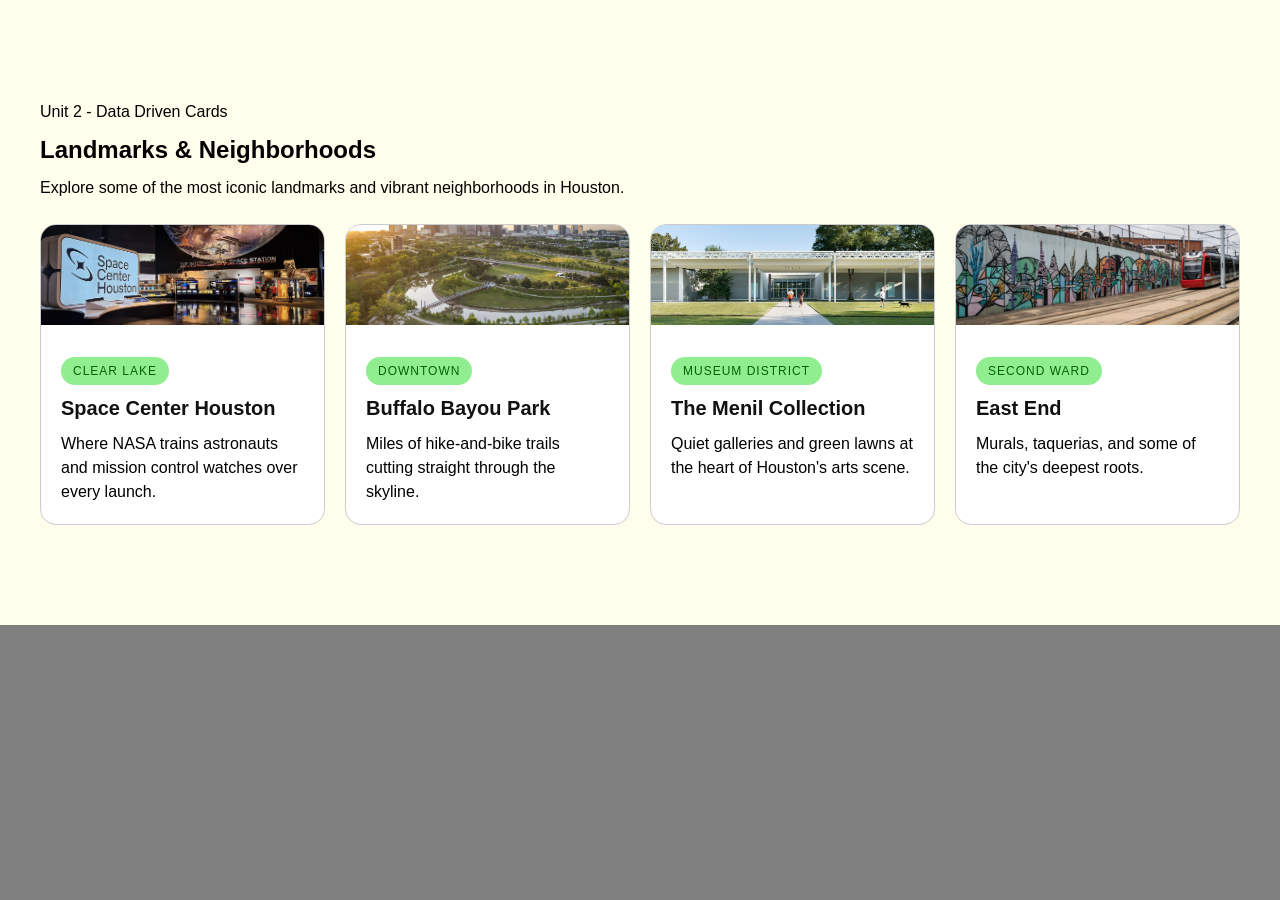
==== index.html @ 98cf7383 "initial commit" ====
<!DOCTYPE html>
<html lang="en">
<head>
    <meta charset="UTF-8">
    <meta name="viewport" content="width=device-width, initial-scale=1.0">
    <title>city of houston</title>
    <link rel="stylesheet" href="assets/style.css" />
</head>
<body>

    <section class="block block--section">
    <div class="container">
      <div class="block block--header">
        <p class="eyebrow-pill">Unit 2 - Data Driven Cards</p>
        <h2>Landmarks & Neighborhoods</h2>
        <p>Explore some of the most iconic landmarks and vibrant neighborhoods in Houston.</p>
      </div>
      <div class="block block--card--wrapper">
        <div class="block block--card">
          <div class="block block--card__media">
            <img src="images/space-center-houston.jpeg" alt="Image of Space Center Houston" />
          </div>
          <div class="block block--card__content">
            <p class="eyebrow--pill">Clear Lake</p>
            <h3>Space Center Houston</h3>
            <p>Where NASA trains astronauts and mission control watches over every launch.</p>
          </div>
        </div>
        <div class="block block--card">
          <div class="block block--card__media">
            <img src="images/buffalo-bayou.jpg" alt="Image of Buffalo Bayou Park" />
          </div>
          <div class="block block--card__content">
            <p class="eyebrow--pill">Downtown</p>
            <h3>Buffalo Bayou Park</h3>
            <p>Miles of hike-and-bike trails cutting straight through the skyline.</p>
          </div>
        </div>
        <div class="block block--card">
          <div class="block block--card__media">
            <img src="images/menil.jpeg" alt="Image of The Menil Collection" />
          </div>
          <div class="block block--card__content">
            <p class="eyebrow--pill">Museum District</p>
            <h3>The Menil Collection</h3>
            <p>Quiet galleries and green lawns at the heart of Houston's arts scene.</p>
          </div>
        </div>
        <div class="block block--card">
          <div class="block block--card__media">
            <img src="images/east-end.jpeg" alt="Image of East End Houston" />
          </div>
          <div class="block block--card__content">
            <p class="eyebrow--pill">Second Ward</p>
            <h3>East End</h3>
            <p>Murals, taquerias, and some of the city's deepest roots.</p>
          </div>
        </div>
      </div>
    </div>
  </section>

</body>
</html>
---- assets/style.css ----
* {
  margin: 0;
  padding: 0;
  box-sizing: border-box;
}

img {
  max-width: 100%;
  height: auto;
}

body {
  background: grey;
  font-family: sans-serif;
}

h3 {
    font-family: sans-serif;
    font-size: 1.25rem; 
    color: #111111;
}

p {
    font-size: 1rem;
    line-height: 1.5;

    &.eyebrow {
        font-size: 0.75rem;
        text-transform: uppercase;
        letter-spacing: 1px;
        display: flex;
        flex-direction: row;
        width: fit-content;
        line-height: 1;

    }
        &.eyebrow--pill {
        font-size: 0.75rem;
        text-transform: uppercase;
        letter-spacing: 1px;
        display: flex;
        flex-direction: row;
        padding: 8px 12px;
        border-radius: 24px;
        background: lightgreen;
        color: darkgreen;
        width: fit-content;
        line-height: 1;

    }
}

.block {
 position: relative;
 width: 100%; 
 height: auto;

  .container {
    position: relative;
    width: 100%;
    max-width: 1200px;
    height: auto; 
    margin: 0 auto;
    padding: 100px 0px;
    /* outline: 1px solid red; */
    display: flex;
    flex-direction: column;
    gap: 24px;
  }
  
  &.block--section { 
    display: flex;
    flex-direction: column;
    background-color: #fffeec;

  }
  .block--header {
    display: flex;
    flex-direction: column;
    gap: 12px;
  }
  .block--card--wrapper {
      display: flex; 
      flex-direction: row;
      gap: 20px;


      .block--card {
      display: flex;
      flex-direction: column;
      gap: 12px;
      /* outline: 1px solid cyan;
      */
      border: 1px solid #ccc;
      border-radius: 16px;
      padding: 0px;
      width: 100%;
      overflow: hidden;
      background-color: white;

      .block--card__media{
        width: 100%;
        height: auto;
        max-height: 100px;

        img {
          width: 100%;
          height: 100%;
          object-fit: cover;
        }
      }

      .block--card__content {
        display: flex;
        flex-direction: column;
        gap: 4px; 
        padding: 20px;
        gap: 12px;
      }
    }
  }

}
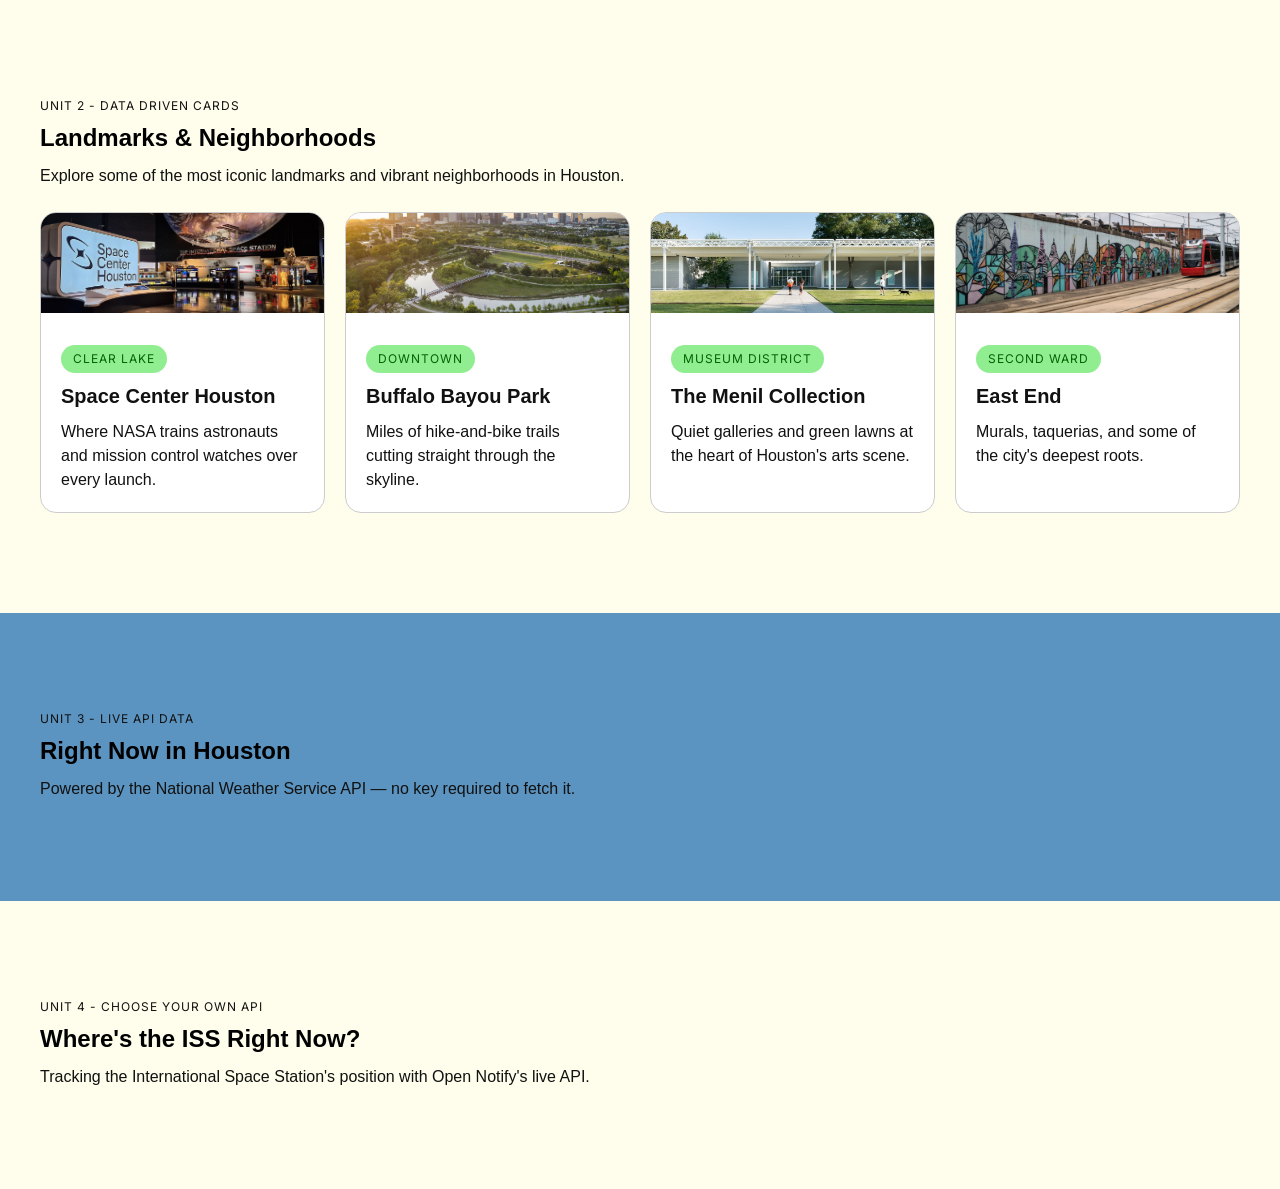
==== commit f289994f: "adding ids and colors" ====
--- a/index.html
+++ b/index.html
@@ -4,14 +4,17 @@
     <meta charset="UTF-8">
     <meta name="viewport" content="width=device-width, initial-scale=1.0">
     <title>city of houston</title>
+    <link rel="preconnect" href="https://fonts.googleapis.com">
+<link rel="preconnect" href="https://fonts.gstatic.com" crossorigin>
+<link href="https://fonts.googleapis.com/css2?family=Inter:ital,opsz,wght@0,14..32,100..900;1,14..32,100..900&family=Space+Grotesk:wght@300..700&display=swap" rel="stylesheet">
     <link rel="stylesheet" href="assets/style.css" />
 </head>
 <body>
 
-    <section class="block block--section">
+    <section class="block block--section" id="neighborhoods">
     <div class="container">
       <div class="block block--header">
-        <p class="eyebrow-pill">Unit 2 - Data Driven Cards</p>
+        <p class="eyebrow">Unit 2 - Data Driven Cards</p>
         <h2>Landmarks & Neighborhoods</h2>
         <p>Explore some of the most iconic landmarks and vibrant neighborhoods in Houston.</p>
       </div>
@@ -59,6 +62,26 @@
       </div>
     </div>
   </section>
+ <section class="block block--section bg--light-blue bg--light-beige" id="weather">
+    <div class="container">
+      <div class="block block--header">
+        <p class="eyebrow">Unit 3 - live api data </p>
+        <h2>Right Now in Houston</h2>
+<p>Powered by the National Weather Service API — no key required to fetch it.</p>
+      </div>
+  
+    </div>
+  </section>
+   <section class="block block--section" id="space-station">
+    <div class="container">
+      <div class="block block--header">
+        <p class="eyebrow">Unit 4 - choose your own api </p>
+       <h2>Where's the ISS Right Now?</h2>
+<p>Tracking the International Space Station's position with Open Notify's live API.</p> 
 
+      </div>
+      
+    </div>
+  </section>
 </body>
 </html>
--- a/assets/style.css
+++ b/assets/style.css
@@ -1,4 +1,14 @@
- * {
+:root {
+  --color-light-beige: #fffeec;
+  --color-pill-background: lightgreen;
+  --color-light-blue: #5b94c0;
+  --font-meta: 'Inter', sans-serif;
+  --font-heading: 'Space Grotesk', sans-serif;
+  
+}
+
+
+* {
   margin: 0;
   padding: 0;
   box-sizing: border-box;
@@ -12,6 +22,8 @@
 body {
   background: grey;
   font-family: sans-serif;
+
+  
 }
 
 h3 {
@@ -23,9 +35,12 @@
 p {
     font-size: 1rem;
     line-height: 1.5;
+    font-family: var(--font-primary);
+    color: #111111;
 
     &.eyebrow {
         font-size: 0.75rem;
+        font-family: var(--font-meta);
         text-transform: uppercase;
         letter-spacing: 1px;
         display: flex;
@@ -36,6 +51,7 @@
     }
         &.eyebrow--pill {
         font-size: 0.75rem;
+        font-family: var(--font-meta);
         text-transform: uppercase;
         letter-spacing: 1px;
         display: flex;
@@ -61,17 +77,25 @@
     max-width: 1200px;
     height: auto; 
     margin: 0 auto;
-    padding: 100px 0px;
+    padding-block: 32px;
+    padding-inline: 0px;
     /* outline: 1px solid red; */
     display: flex;
     flex-direction: column;
     gap: 24px;
+
+    @media(768px <= width) {
+    padding-block: 100px;
+    padding-inline: 0px;
+    }
+
   }
   
   &.block--section { 
     display: flex;
     flex-direction: column;
-    background-color: #fffeec;
+    background-color: var(--color-light-beige);
+    padding-inline: 12px;
 
   }
   .block--header {
@@ -79,11 +103,19 @@
     flex-direction: column;
     gap: 12px;
   }
+
   .block--card--wrapper {
       display: flex; 
-      flex-direction: row;
+      flex-direction: column;
       gap: 20px;
 
+    @media (768px <= width) {
+      flex-direction: row;
+      flex-wrap: wrap;
+    }
+    @media (1020px <= width) {
+      flex-wrap: nowrap;
+    }
 
       .block--card {
       display: flex;
@@ -91,6 +123,14 @@
       gap: 12px;
       /* outline: 1px solid cyan;
       */
+      @media (768px <= width) {
+        max-width: 48%;
+      }
+      
+      @media(1020px <= width) {
+        max-width: 100%;
+      }
+
       border: 1px solid #ccc;
       border-radius: 16px;
       padding: 0px;
@@ -100,10 +140,17 @@
 
       .block--card__media{
         width: 100%;
-        height: auto;
-        max-height: 100px;
+        height: 200px;
+        overflow: hidden;
+
+        @media (1020px <= width) {
+          max-height: 100px;
+          min-hight: unset;
+
+        }
 
         img {
+          object-position: cover;
           width: 100%;
           height: 100%;
           object-fit: cover;
@@ -121,3 +168,7 @@
   }
 
 }
+
+.block.block--section.bg--light-blue {
+  background-color: var(--color-light-blue);
+}
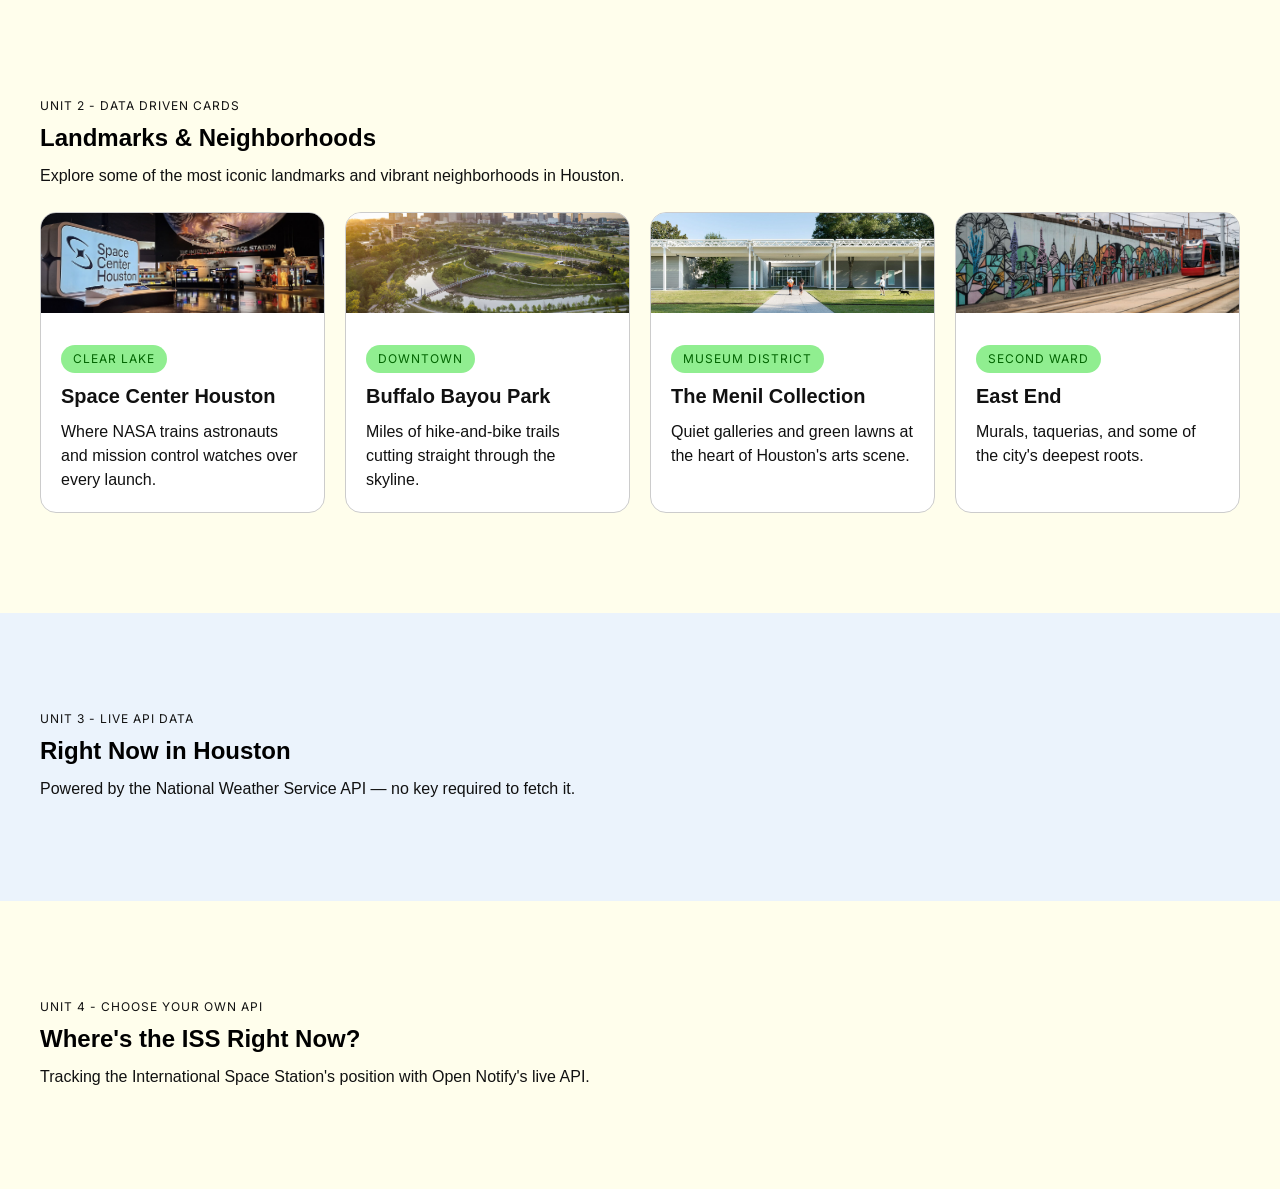
==== commit a83be5b4: "adding colors" ====
--- a/index.html
+++ b/index.html
@@ -11,7 +11,7 @@
 </head>
 <body>
 
-    <section class="block block--section" id="neighborhoods">
+    <section class="block block--section bg--light-beige" id="neighborhoods">
     <div class="container">
       <div class="block block--header">
         <p class="eyebrow">Unit 2 - Data Driven Cards</p>
@@ -72,7 +72,7 @@
   
     </div>
   </section>
-   <section class="block block--section" id="space-station">
+   <section class="block block--section bg--light-beige" id="space-station">
     <div class="container">
       <div class="block block--header">
         <p class="eyebrow">Unit 4 - choose your own api </p>
--- a/assets/style.css
+++ b/assets/style.css
@@ -1,7 +1,7 @@
 :root {
   --color-light-beige: #fffeec;
   --color-pill-background: lightgreen;
-  --color-light-blue: #5b94c0;
+  --color-light-blue: #ebf3fc;
   --font-meta: 'Inter', sans-serif;
   --font-heading: 'Space Grotesk', sans-serif;
   
@@ -94,7 +94,7 @@
   &.block--section { 
     display: flex;
     flex-direction: column;
-    background-color: var(--color-light-beige);
+    /* background-color: var(--color-light-beige); */
     padding-inline: 12px;
 
   }
@@ -169,6 +169,10 @@
 
 }
 
-.block.block--section.bg--light-blue {
+.bg--light-beige {
+  background-color: var(--color-light-beige);
+}
+
+.bg--light-blue {
   background-color: var(--color-light-blue);
 }
